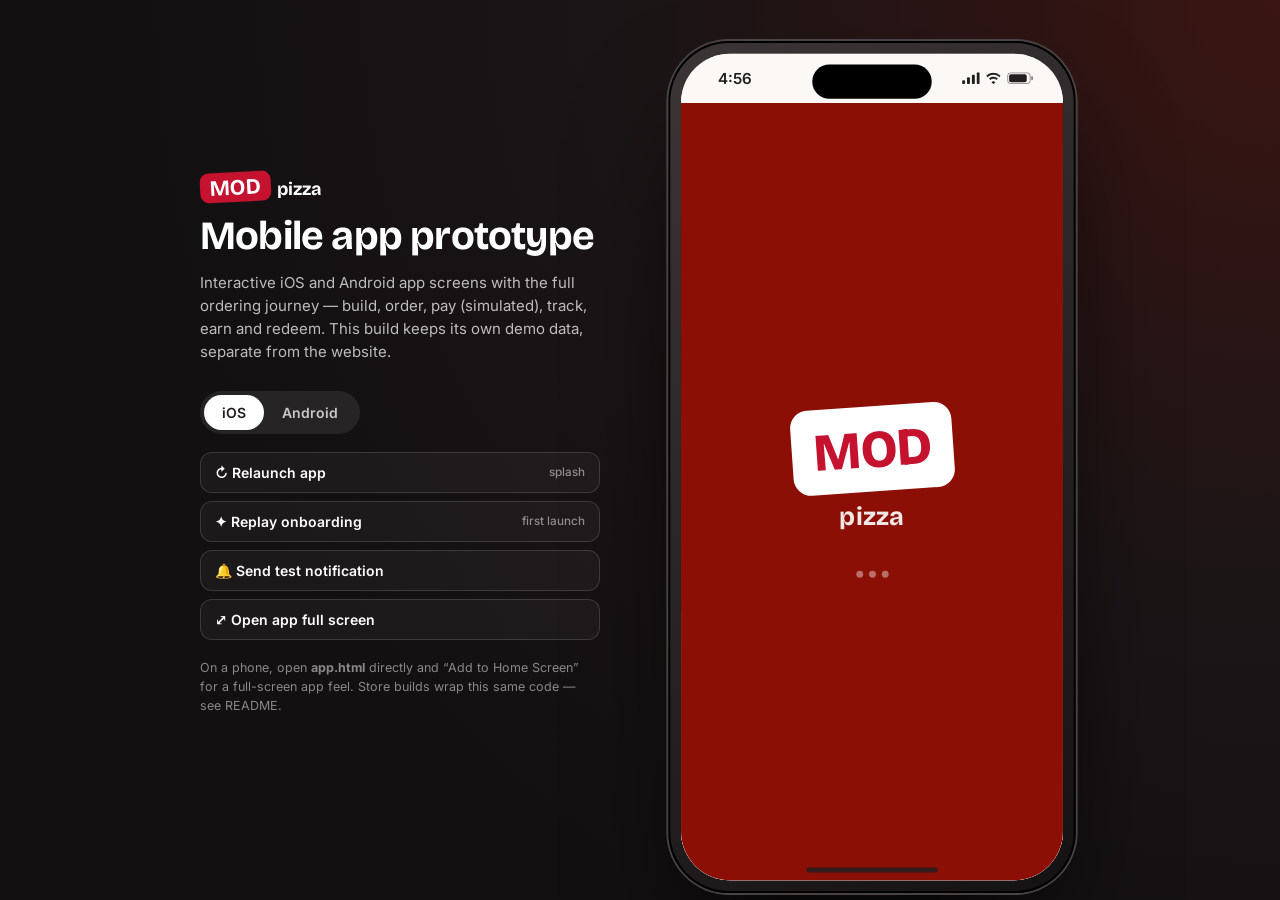
==== mobile-app/index.html @ aedb6faf "mobile-view-updated" ====
<!DOCTYPE html>
<html lang="en">
<head>
  <meta charset="utf-8">
  <meta name="viewport" content="width=device-width, initial-scale=1, viewport-fit=cover">
  <title>MOD Pizza app — device preview</title>
  <link rel="icon" href="icons/icon-192.png">
  <link rel="preconnect" href="https://fonts.googleapis.com">
  <link href="https://fonts.googleapis.com/css2?family=Bricolage+Grotesque:opsz,wght@12..96,700;12..96,800&family=Inter:wght@400;500;600;700&display=swap" rel="stylesheet">
  <style>
    :root { --red: #c4122f; --red-dark: #8b0f05; --ink: #231f20; --cream: #f3e7d7; }
    * { box-sizing: border-box; }
    body { margin: 0; min-height: 100vh; font-family: 'Inter', system-ui, sans-serif; color: #fff; background: radial-gradient(90% 120% at 100% 0%, #3a1512 0%, #1b1516 55%, #121011 100%); display: grid; grid-template-columns: minmax(280px, 400px) auto; justify-content: center; align-items: center; gap: 64px; padding: 32px; overflow: hidden; }
    .side h1 { font-family: 'Bricolage Grotesque', sans-serif; font-size: 40px; line-height: 1; margin: 14px 0 12px; letter-spacing: -.02em; }
    .side p { color: rgba(255, 255, 255, .72); line-height: 1.55; font-size: 15px; }
    .brand { display: inline-flex; align-items: baseline; gap: 6px; }
    .brand b { font-family: 'Bricolage Grotesque', sans-serif; background: var(--red); padding: 3px 10px 1px; border-radius: 9px; transform: rotate(-3deg); display: inline-block; font-size: 22px; }
    .brand span { font-family: 'Bricolage Grotesque', sans-serif; font-weight: 700; font-size: 18px; }
    .seg { display: inline-flex; background: rgba(255, 255, 255, .08); border-radius: 999px; padding: 4px; margin: 12px 0 18px; }
    .seg button { border: 0; background: none; color: rgba(255, 255, 255, .75); font: 600 14px 'Inter', sans-serif; padding: 9px 18px; border-radius: 999px; cursor: pointer; }
    .seg button[aria-pressed="true"] { background: #fff; color: var(--ink); }
    .ctrls { display: grid; gap: 8px; }
    .ctrls button, .ctrls a { display: flex; align-items: center; gap: 10px; border: 1px solid rgba(255, 255, 255, .14); background: rgba(255, 255, 255, .04); color: #fff; font: 600 14px 'Inter', sans-serif; padding: 11px 14px; border-radius: 12px; cursor: pointer; text-decoration: none; text-align: left; }
    .ctrls button:hover, .ctrls a:hover { background: rgba(255, 255, 255, .1); }
    .ctrls small { margin-left: auto; color: rgba(255, 255, 255, .5); font-weight: 500; }
    button:focus-visible, a:focus-visible { outline: 3px solid #fff; outline-offset: 2px; }
    .note { font-size: 12.5px !important; color: rgba(255, 255, 255, .5) !important; margin-top: 18px; }
    .stage { display: grid; place-items: center; height: calc(100vh - 64px); }
    .device { --w: 390px; --h: 844px; position: relative; width: calc(var(--w) + 26px); height: calc(var(--h) + 26px); border-radius: 62px; padding: 13px; background: linear-gradient(145deg, #3b3536, #151213); box-shadow: 0 0 0 2px #4a4344, 0 60px 120px -30px rgba(0, 0, 0, .8), inset 0 0 0 2px #000; transform-origin: center; }
    .device.android { border-radius: 44px; --h: 860px; }
    .screen { position: relative; width: var(--w); height: var(--h); border-radius: 50px; overflow: hidden; background: #fbf8f6; display: flex; flex-direction: column; }
    .android .screen { border-radius: 32px; }
    .status { flex: none; height: 50px; display: flex; align-items: center; justify-content: space-between; padding: 0 30px 0 38px; color: #231f20; font: 600 15.5px -apple-system, 'Inter', sans-serif; background: #fbf8f6; position: relative; z-index: 2; }
    .android .status { height: 34px; padding: 0 20px; font: 500 13.5px 'Roboto', 'Inter', sans-serif; background: #fff; }
    .island { position: absolute; left: 50%; top: 11px; transform: translateX(-50%); width: 122px; height: 35px; border-radius: 20px; background: #000; }
    .android .island { width: 12px; height: 12px; top: 11px; border-radius: 50%; }
    .status .icons { display: flex; gap: 6px; align-items: center; }
    .status svg { height: 12px; fill: #231f20; }
    iframe { flex: 1; width: 100%; border: 0; display: block; background: #fbf8f6; }
    .homebar { flex: none; height: 22px; display: grid; place-items: center; background: transparent; position: absolute; bottom: 0; left: 0; right: 0; pointer-events: none; z-index: 3; }
    .homebar span { width: 134px; height: 5px; border-radius: 99px; background: #231f20; opacity: .85; }
    .android .homebar span { width: 108px; height: 4px; }
    @media (max-width: 900px) { body { grid-template-columns: 1fr; padding: 0; } .side { display: none; } .stage { height: 100vh; } }
    @media (max-width: 500px) { body { display: block; } .stage { display: none; } }
  </style>
</head>
<body>
  <section class="side" aria-label="Preview controls">
    <span class="brand"><b>MOD</b><span>pizza</span></span>
    <h1>Mobile app prototype</h1>
    <p>Interactive iOS and Android app screens with the full ordering journey — build, order, pay (simulated), track, earn and redeem. This build keeps its own demo data, separate from the website.</p>
    <div class="seg" role="group" aria-label="Platform"><button id="p-ios" aria-pressed="true">iOS</button><button id="p-android" aria-pressed="false">Android</button></div>
    <div class="ctrls">
      <button id="c-restart">↻ Relaunch app <small>splash</small></button>
      <button id="c-onboard">✦ Replay onboarding <small>first launch</small></button>
      <button id="c-push">🔔 Send test notification</button>
      <a id="c-full" href="app.html?standalone=1" target="_blank" rel="noopener">⤢ Open app full screen</a>
    </div>
    <p class="note">On a phone, open <strong>app.html</strong> directly and “Add to Home Screen” for a full-screen app feel. Store builds wrap this same code — see README.</p>
  </section>
  <div class="stage"><div class="device ios" id="device">
    <div class="screen">
      <div class="status" aria-hidden="true"><span id="clock">9:41</span><span class="island"></span>
        <span class="icons"><svg viewBox="0 0 18 12"><rect x="0" y="8" width="3" height="4" rx="1"/><rect x="5" y="5" width="3" height="7" rx="1"/><rect x="10" y="2.5" width="3" height="9.5" rx="1"/><rect x="15" y="0" width="3" height="12" rx="1"/></svg><svg viewBox="0 0 16 12"><path d="M8 2.5c2.3 0 4.4.9 6 2.4l1.3-1.4A10.6 10.6 0 0 0 8 .5C5.2.5 2.6 1.6.7 3.5L2 4.9a8.6 8.6 0 0 1 6-2.4zm0 4c1.2 0 2.3.5 3.1 1.2l1.4-1.4A6.5 6.5 0 0 0 8 4.5c-1.8 0-3.4.7-4.5 1.8l1.4 1.4A4.4 4.4 0 0 1 8 6.5zM8 12l2-2a2.8 2.8 0 0 0-4 0z"/></svg><svg viewBox="0 0 27 12"><rect x=".5" y=".5" width="23" height="11" rx="3" fill="none" stroke="#231f20" opacity=".5"/><rect x="2" y="2" width="18" height="8" rx="2"/><rect x="24.5" y="4" width="2" height="4" rx="1" opacity=".5"/></svg></span></div>
      <iframe id="app" title="MOD Pizza app" src="app.html?platform=ios"></iframe>
      <div class="homebar" aria-hidden="true"><span></span></div>
    </div>
  </div></div>
  <script>
    const frame = document.getElementById('app'), device = document.getElementById('device');
    let platform = 'ios';
    const hash = location.hash || '';
    const load = (extra) => { frame.src = `app.html?platform=${platform}${extra || ''}${hash && !extra ? hash : ''}`; };
    if (hash) load();
    function setPlatform(p) {
      platform = p; device.className = 'device ' + p;
      document.getElementById('p-ios').setAttribute('aria-pressed', p === 'ios'); document.getElementById('p-android').setAttribute('aria-pressed', p === 'android');
      frame.src = `app.html?platform=${p}&nosplash=1` + (frame.contentWindow && frame.contentWindow.location ? frame.contentWindow.location.hash : '');
    }
    document.getElementById('p-ios').onclick = () => setPlatform('ios');
    document.getElementById('p-android').onclick = () => setPlatform('android');
    document.getElementById('c-restart').onclick = () => { frame.src = `app.html?platform=${platform}&r=${Date.now()}`; };
    document.getElementById('c-onboard').onclick = () => frame.contentWindow.postMessage({ type: 'mod:replay-onboarding' }, '*');
    document.getElementById('c-push').onclick = () => frame.contentWindow.postMessage({ type: 'mod:test-push' }, '*');
    function fit() { const s = Math.min(1, (innerHeight - 48) / device.offsetHeight, (innerWidth - (innerWidth > 900 ? 480 : 24)) / device.offsetWidth); device.style.transform = `scale(${s})`; }
    addEventListener('resize', fit); fit();
    const clock = document.getElementById('clock');
    const tick = () => { const d = new Date(); clock.textContent = d.toLocaleTimeString([], { hour: 'numeric', minute: '2-digit' }).replace(/\s?[AP]M/i, ''); };
    tick(); setInterval(tick, 15000);
    if (innerWidth <= 500) location.replace('app.html?standalone=1' + hash);
  </script>
</body>
</html>
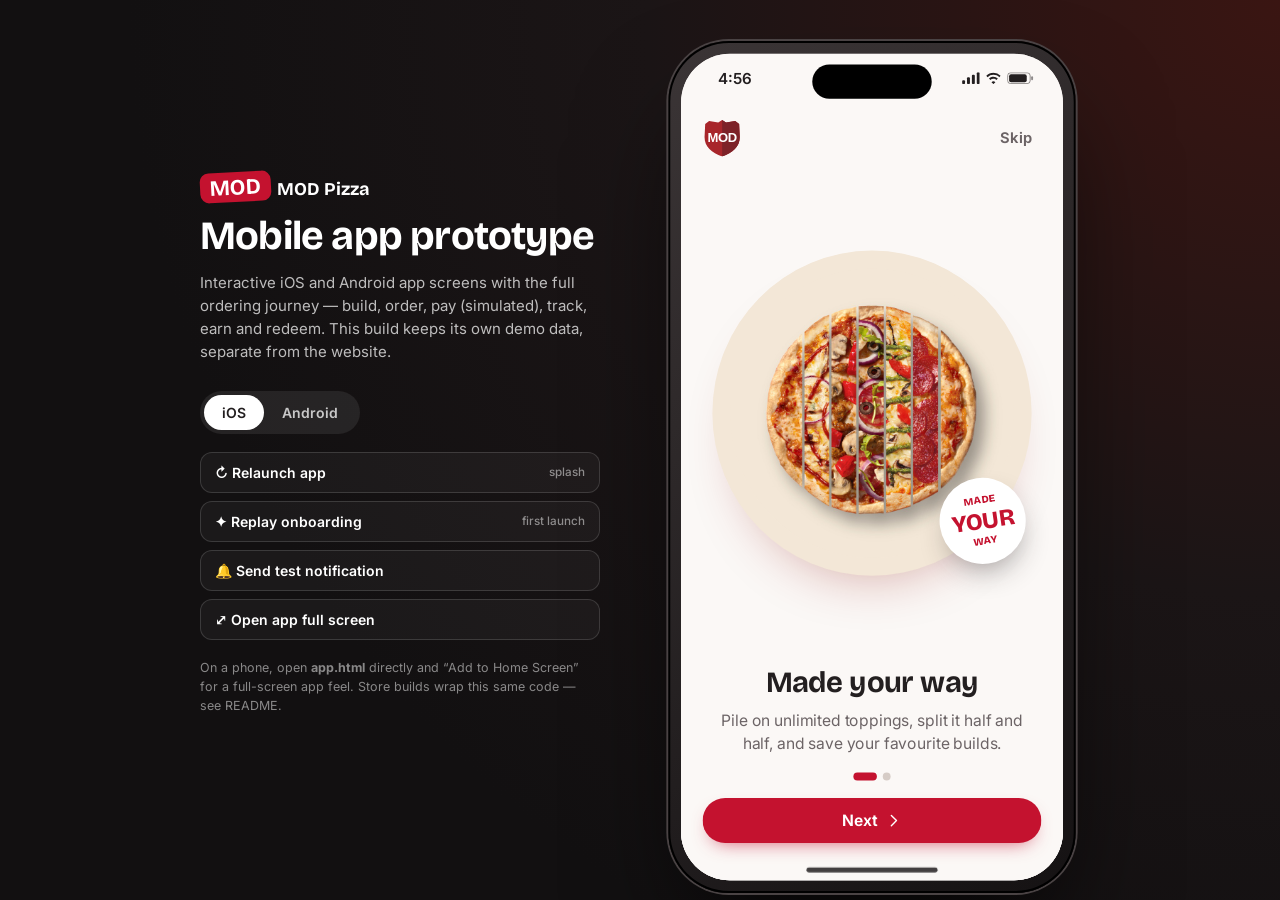
==== commit 9d0becdf: "ui-updates" ====
--- a/mobile-app/index.html
+++ b/mobile-app/index.html
@@ -4,7 +4,7 @@
   <meta charset="utf-8">
   <meta name="viewport" content="width=device-width, initial-scale=1, viewport-fit=cover">
   <title>MOD Pizza app — device preview</title>
-  <link rel="icon" href="icons/icon-192.png">
+  <link rel="icon" href="https://upload.wikimedia.org/wikipedia/en/thumb/2/2b/MOD_Pizza_logo.svg/960px-MOD_Pizza_logo.svg.png">
   <link rel="preconnect" href="https://fonts.googleapis.com">
   <link href="https://fonts.googleapis.com/css2?family=Bricolage+Grotesque:opsz,wght@12..96,700;12..96,800&family=Inter:wght@400;500;600;700&display=swap" rel="stylesheet">
   <style>
@@ -46,7 +46,7 @@
 </head>
 <body>
   <section class="side" aria-label="Preview controls">
-    <span class="brand"><b>MOD</b><span>pizza</span></span>
+    <span class="brand"><img src="https://upload.wikimedia.org/wikipedia/en/thumb/2/2b/MOD_Pizza_logo.svg/960px-MOD_Pizza_logo.svg.png" alt="MOD Pizza" width="48" height="46" referrerpolicy="no-referrer" onerror="this.outerHTML='<b>MOD</b>'"><span>MOD Pizza</span></span>
     <h1>Mobile app prototype</h1>
     <p>Interactive iOS and Android app screens with the full ordering journey — build, order, pay (simulated), track, earn and redeem. This build keeps its own demo data, separate from the website.</p>
     <div class="seg" role="group" aria-label="Platform"><button id="p-ios" aria-pressed="true">iOS</button><button id="p-android" aria-pressed="false">Android</button></div>
@@ -75,7 +75,8 @@
     function setPlatform(p) {
       platform = p; device.className = 'device ' + p;
       document.getElementById('p-ios').setAttribute('aria-pressed', p === 'ios'); document.getElementById('p-android').setAttribute('aria-pressed', p === 'android');
-      frame.src = `app.html?platform=${p}&nosplash=1` + (frame.contentWindow && frame.contentWindow.location ? frame.contentWindow.location.hash : '');
+      let h = ''; try { h = frame.contentWindow.location.hash; } catch (e) { /* file:// frames can't be read */ }
+      frame.src = `app.html?platform=${p}&nosplash=1` + h;
     }
     document.getElementById('p-ios').onclick = () => setPlatform('ios');
     document.getElementById('p-android').onclick = () => setPlatform('android');
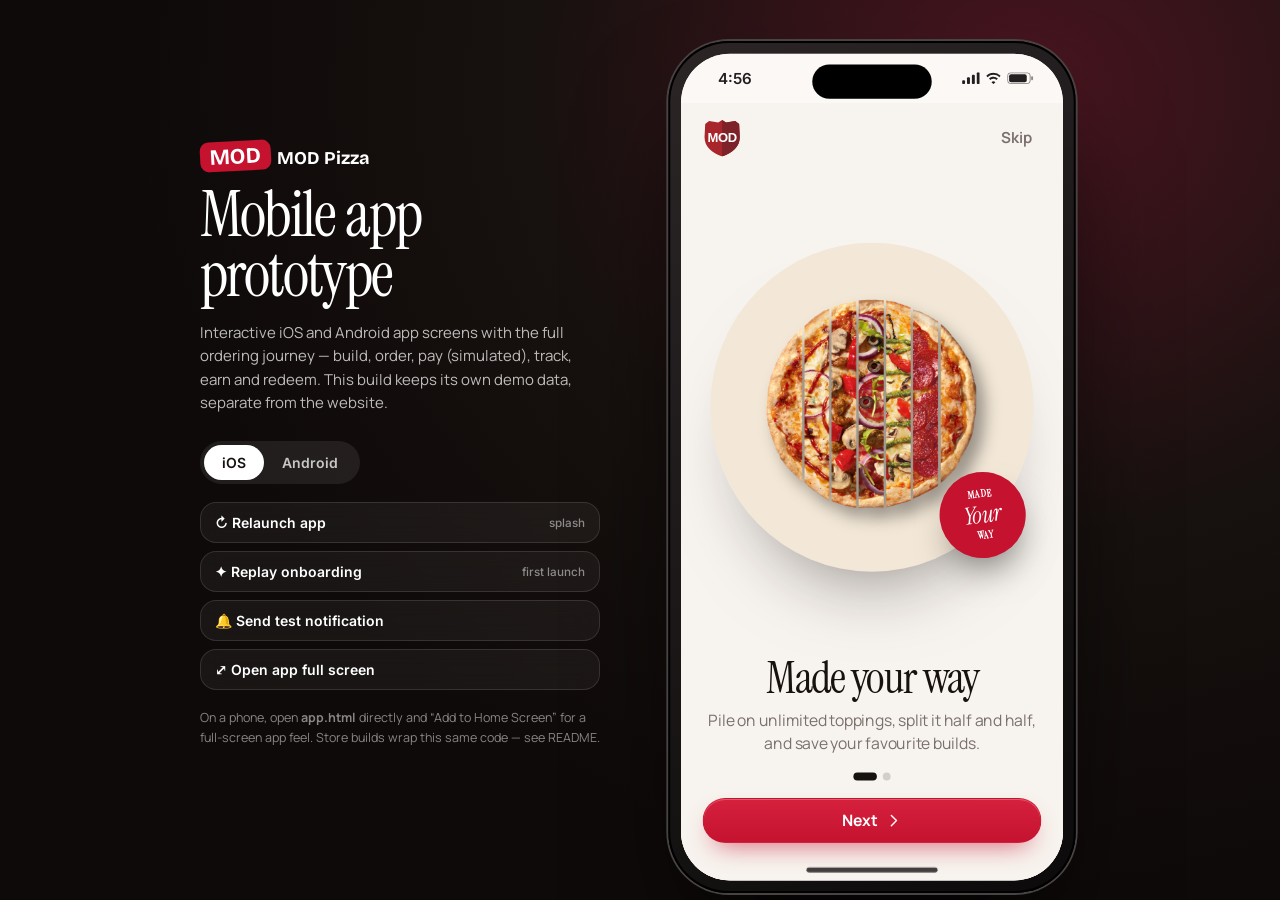
==== commit abbbe19b: "update" ====
--- a/mobile-app/index.html
+++ b/mobile-app/index.html
@@ -6,6 +6,7 @@
   <title>MOD Pizza app — device preview</title>
   <link rel="icon" href="https://upload.wikimedia.org/wikipedia/en/thumb/2/2b/MOD_Pizza_logo.svg/960px-MOD_Pizza_logo.svg.png">
   <link rel="preconnect" href="https://fonts.googleapis.com">
+  <link href="https://fonts.googleapis.com/css2?family=Instrument+Serif&family=Manrope:wght@400;600;700&display=swap" rel="stylesheet">
   <link href="https://fonts.googleapis.com/css2?family=Bricolage+Grotesque:opsz,wght@12..96,700;12..96,800&family=Inter:wght@400;500;600;700&display=swap" rel="stylesheet">
   <style>
     :root { --red: #c4122f; --red-dark: #8b0f05; --ink: #231f20; --cream: #f3e7d7; }
@@ -42,6 +43,12 @@
     .android .homebar span { width: 108px; height: 4px; }
     @media (max-width: 900px) { body { grid-template-columns: 1fr; padding: 0; } .side { display: none; } .stage { height: 100vh; } }
     @media (max-width: 500px) { body { display: block; } .stage { display: none; } }
+      /* v3 modern preview */
+    body { background: radial-gradient(70% 90% at 80% 10%, #4a1520 0%, #17110f 55%, #0e0a09 100%); font-family: 'Manrope', 'Inter', sans-serif; }
+    .side h1 { font-family: 'Instrument Serif', serif; font-weight: 400; font-size: 64px; letter-spacing: -.03em; line-height: .95; }
+    .seg button[aria-pressed="true"] { background: #fff; color: #17110f; }
+    .ctrls button, .ctrls a { border-color: rgba(255,255,255,.12); background: rgba(255,255,255,.05); backdrop-filter: blur(10px); border-radius: 16px; }
+    .device { background: linear-gradient(145deg, #2b2526, #0c0a0a); }
   </style>
 </head>
 <body>
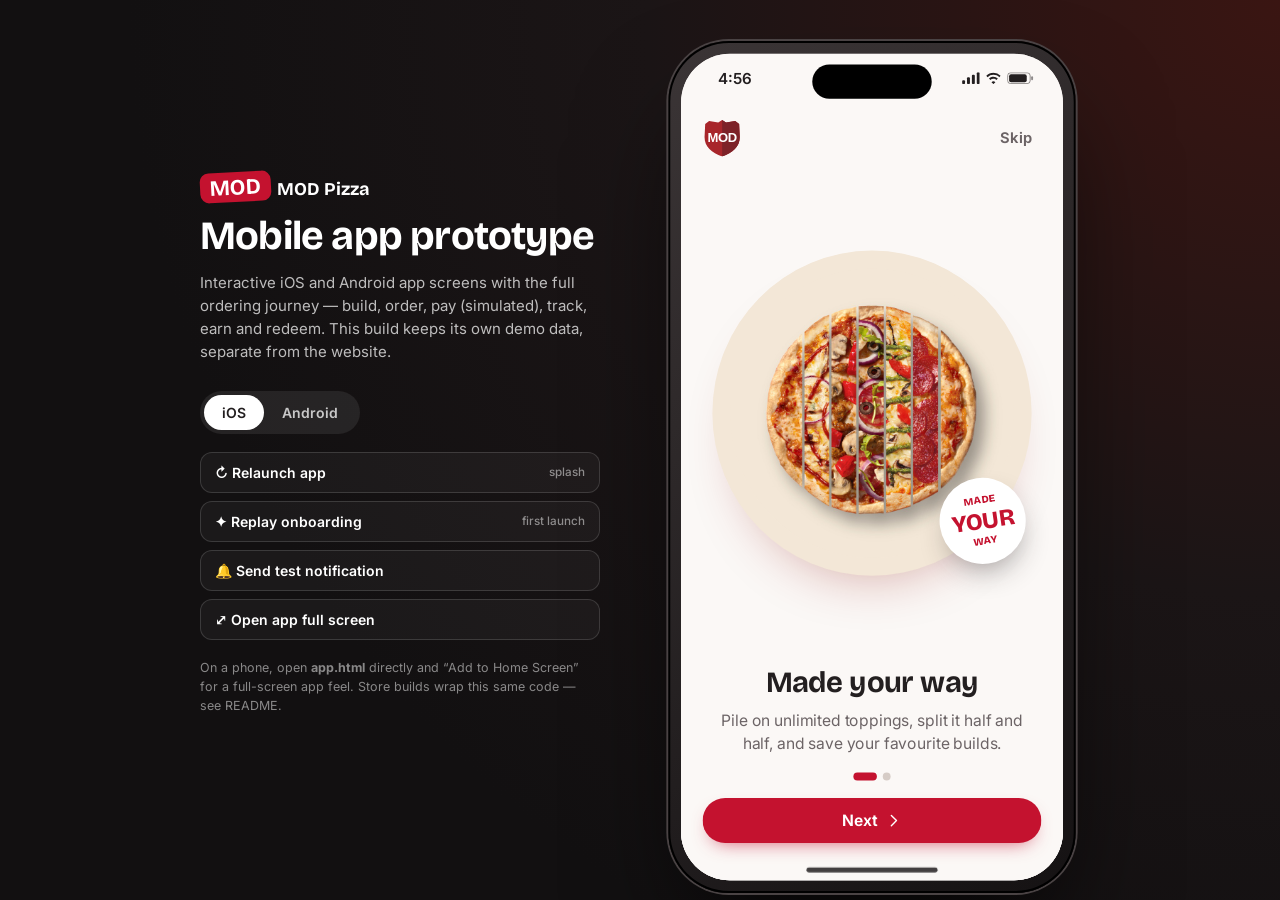
==== commit 668099c2: "update" ====
--- a/mobile-app/index.html
+++ b/mobile-app/index.html
@@ -6,7 +6,6 @@
   <title>MOD Pizza app — device preview</title>
   <link rel="icon" href="https://upload.wikimedia.org/wikipedia/en/thumb/2/2b/MOD_Pizza_logo.svg/960px-MOD_Pizza_logo.svg.png">
   <link rel="preconnect" href="https://fonts.googleapis.com">
-  <link href="https://fonts.googleapis.com/css2?family=Instrument+Serif&family=Manrope:wght@400;600;700&display=swap" rel="stylesheet">
   <link href="https://fonts.googleapis.com/css2?family=Bricolage+Grotesque:opsz,wght@12..96,700;12..96,800&family=Inter:wght@400;500;600;700&display=swap" rel="stylesheet">
   <style>
     :root { --red: #c4122f; --red-dark: #8b0f05; --ink: #231f20; --cream: #f3e7d7; }
@@ -43,12 +42,6 @@
     .android .homebar span { width: 108px; height: 4px; }
     @media (max-width: 900px) { body { grid-template-columns: 1fr; padding: 0; } .side { display: none; } .stage { height: 100vh; } }
     @media (max-width: 500px) { body { display: block; } .stage { display: none; } }
-      /* v3 modern preview */
-    body { background: radial-gradient(70% 90% at 80% 10%, #4a1520 0%, #17110f 55%, #0e0a09 100%); font-family: 'Manrope', 'Inter', sans-serif; }
-    .side h1 { font-family: 'Instrument Serif', serif; font-weight: 400; font-size: 64px; letter-spacing: -.03em; line-height: .95; }
-    .seg button[aria-pressed="true"] { background: #fff; color: #17110f; }
-    .ctrls button, .ctrls a { border-color: rgba(255,255,255,.12); background: rgba(255,255,255,.05); backdrop-filter: blur(10px); border-radius: 16px; }
-    .device { background: linear-gradient(145deg, #2b2526, #0c0a0a); }
   </style>
 </head>
 <body>
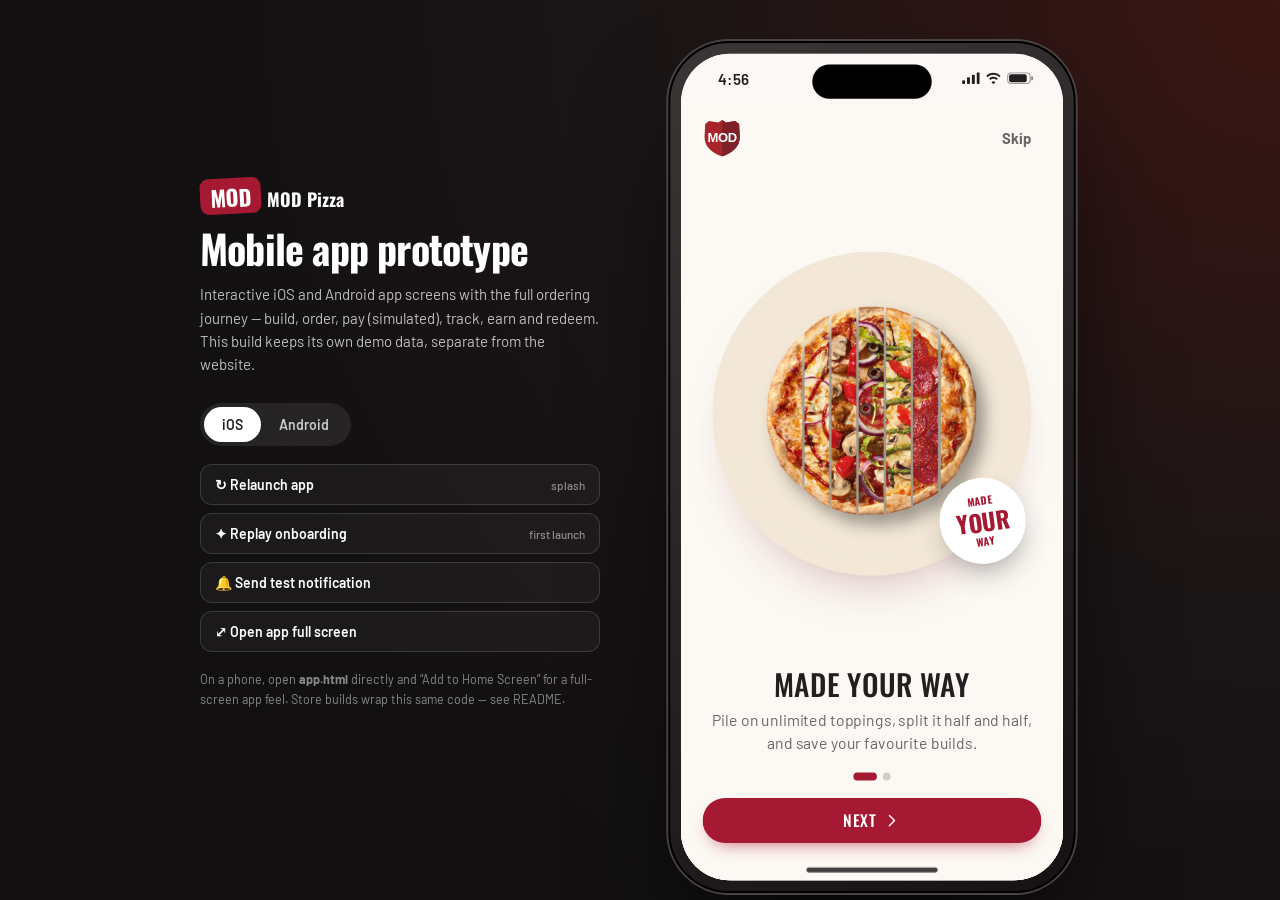
==== commit b9966019: "branding-update" ====
--- a/mobile-app/index.html
+++ b/mobile-app/index.html
@@ -6,21 +6,21 @@
   <title>MOD Pizza app — device preview</title>
   <link rel="icon" href="https://upload.wikimedia.org/wikipedia/en/thumb/2/2b/MOD_Pizza_logo.svg/960px-MOD_Pizza_logo.svg.png">
   <link rel="preconnect" href="https://fonts.googleapis.com">
-  <link href="https://fonts.googleapis.com/css2?family=Bricolage+Grotesque:opsz,wght@12..96,700;12..96,800&family=Inter:wght@400;500;600;700&display=swap" rel="stylesheet">
+  <link href="https://fonts.googleapis.com/css2?family=Oswald:wght@400;500;600;700&family=Barlow:wght@400;500;600;700&display=swap" rel="stylesheet">
   <style>
-    :root { --red: #c4122f; --red-dark: #8b0f05; --ink: #231f20; --cream: #f3e7d7; }
+    :root { --red: #a61932; --red-dark: #7d1226; --ink: #231f20; --cream: #f3e8d7; }
     * { box-sizing: border-box; }
-    body { margin: 0; min-height: 100vh; font-family: 'Inter', system-ui, sans-serif; color: #fff; background: radial-gradient(90% 120% at 100% 0%, #3a1512 0%, #1b1516 55%, #121011 100%); display: grid; grid-template-columns: minmax(280px, 400px) auto; justify-content: center; align-items: center; gap: 64px; padding: 32px; overflow: hidden; }
-    .side h1 { font-family: 'Bricolage Grotesque', sans-serif; font-size: 40px; line-height: 1; margin: 14px 0 12px; letter-spacing: -.02em; }
+    body { margin: 0; min-height: 100vh; font-family: 'Barlow', system-ui, sans-serif; color: #fff; background: radial-gradient(90% 120% at 100% 0%, #3a1512 0%, #1b1516 55%, #121011 100%); display: grid; grid-template-columns: minmax(280px, 400px) auto; justify-content: center; align-items: center; gap: 64px; padding: 32px; overflow: hidden; }
+    .side h1 { font-family: 'Oswald', sans-serif; font-size: 40px; line-height: 1; margin: 14px 0 12px; letter-spacing: -.02em; }
     .side p { color: rgba(255, 255, 255, .72); line-height: 1.55; font-size: 15px; }
     .brand { display: inline-flex; align-items: baseline; gap: 6px; }
-    .brand b { font-family: 'Bricolage Grotesque', sans-serif; background: var(--red); padding: 3px 10px 1px; border-radius: 9px; transform: rotate(-3deg); display: inline-block; font-size: 22px; }
-    .brand span { font-family: 'Bricolage Grotesque', sans-serif; font-weight: 700; font-size: 18px; }
+    .brand b { font-family: 'Oswald', sans-serif; background: var(--red); padding: 3px 10px 1px; border-radius: 9px; transform: rotate(-3deg); display: inline-block; font-size: 22px; }
+    .brand span { font-family: 'Oswald', sans-serif; font-weight: 700; font-size: 18px; }
     .seg { display: inline-flex; background: rgba(255, 255, 255, .08); border-radius: 999px; padding: 4px; margin: 12px 0 18px; }
-    .seg button { border: 0; background: none; color: rgba(255, 255, 255, .75); font: 600 14px 'Inter', sans-serif; padding: 9px 18px; border-radius: 999px; cursor: pointer; }
+    .seg button { border: 0; background: none; color: rgba(255, 255, 255, .75); font: 600 14px 'Barlow', sans-serif; padding: 9px 18px; border-radius: 999px; cursor: pointer; }
     .seg button[aria-pressed="true"] { background: #fff; color: var(--ink); }
     .ctrls { display: grid; gap: 8px; }
-    .ctrls button, .ctrls a { display: flex; align-items: center; gap: 10px; border: 1px solid rgba(255, 255, 255, .14); background: rgba(255, 255, 255, .04); color: #fff; font: 600 14px 'Inter', sans-serif; padding: 11px 14px; border-radius: 12px; cursor: pointer; text-decoration: none; text-align: left; }
+    .ctrls button, .ctrls a { display: flex; align-items: center; gap: 10px; border: 1px solid rgba(255, 255, 255, .14); background: rgba(255, 255, 255, .04); color: #fff; font: 600 14px 'Barlow', sans-serif; padding: 11px 14px; border-radius: 12px; cursor: pointer; text-decoration: none; text-align: left; }
     .ctrls button:hover, .ctrls a:hover { background: rgba(255, 255, 255, .1); }
     .ctrls small { margin-left: auto; color: rgba(255, 255, 255, .5); font-weight: 500; }
     button:focus-visible, a:focus-visible { outline: 3px solid #fff; outline-offset: 2px; }
@@ -30,8 +30,8 @@
     .device.android { border-radius: 44px; --h: 860px; }
     .screen { position: relative; width: var(--w); height: var(--h); border-radius: 50px; overflow: hidden; background: #fbf8f6; display: flex; flex-direction: column; }
     .android .screen { border-radius: 32px; }
-    .status { flex: none; height: 50px; display: flex; align-items: center; justify-content: space-between; padding: 0 30px 0 38px; color: #231f20; font: 600 15.5px -apple-system, 'Inter', sans-serif; background: #fbf8f6; position: relative; z-index: 2; }
-    .android .status { height: 34px; padding: 0 20px; font: 500 13.5px 'Roboto', 'Inter', sans-serif; background: #fff; }
+    .status { flex: none; height: 50px; display: flex; align-items: center; justify-content: space-between; padding: 0 30px 0 38px; color: #231f20; font: 600 15.5px -apple-system, 'Barlow', sans-serif; background: #fbf8f6; position: relative; z-index: 2; }
+    .android .status { height: 34px; padding: 0 20px; font: 500 13.5px 'Roboto', 'Barlow', sans-serif; background: #fff; }
     .island { position: absolute; left: 50%; top: 11px; transform: translateX(-50%); width: 122px; height: 35px; border-radius: 20px; background: #000; }
     .android .island { width: 12px; height: 12px; top: 11px; border-radius: 50%; }
     .status .icons { display: flex; gap: 6px; align-items: center; }
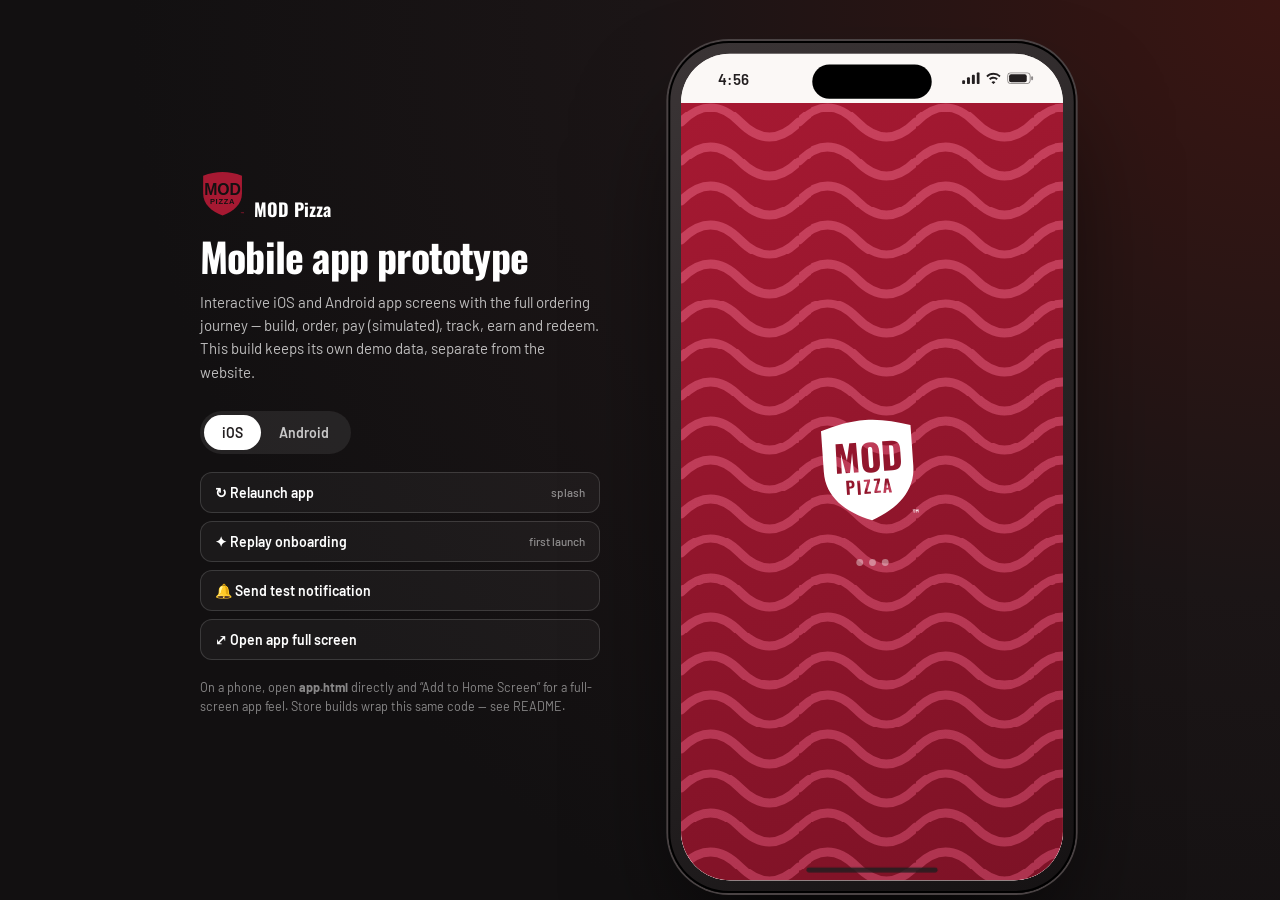
==== commit fb39d28e: "Branding-update-New" ====
--- a/mobile-app/index.html
+++ b/mobile-app/index.html
@@ -4,7 +4,7 @@
   <meta charset="utf-8">
   <meta name="viewport" content="width=device-width, initial-scale=1, viewport-fit=cover">
   <title>MOD Pizza app — device preview</title>
-  <link rel="icon" href="https://upload.wikimedia.org/wikipedia/en/thumb/2/2b/MOD_Pizza_logo.svg/960px-MOD_Pizza_logo.svg.png">
+  <link rel="icon" href="favicon.svg">
   <link rel="preconnect" href="https://fonts.googleapis.com">
   <link href="https://fonts.googleapis.com/css2?family=Oswald:wght@400;500;600;700&family=Barlow:wght@400;500;600;700&display=swap" rel="stylesheet">
   <style>
@@ -46,7 +46,7 @@
 </head>
 <body>
   <section class="side" aria-label="Preview controls">
-    <span class="brand"><img src="https://upload.wikimedia.org/wikipedia/en/thumb/2/2b/MOD_Pizza_logo.svg/960px-MOD_Pizza_logo.svg.png" alt="MOD Pizza" width="48" height="46" referrerpolicy="no-referrer" onerror="this.outerHTML='<b>MOD</b>'"><span>MOD Pizza</span></span>
+    <span class="brand"><img src="favicon.svg" alt="MOD Pizza" width="48" height="46" referrerpolicy="no-referrer" onerror="this.outerHTML='<b>MOD</b>'"><span>MOD Pizza</span></span>
     <h1>Mobile app prototype</h1>
     <p>Interactive iOS and Android app screens with the full ordering journey — build, order, pay (simulated), track, earn and redeem. This build keeps its own demo data, separate from the website.</p>
     <div class="seg" role="group" aria-label="Platform"><button id="p-ios" aria-pressed="true">iOS</button><button id="p-android" aria-pressed="false">Android</button></div>
